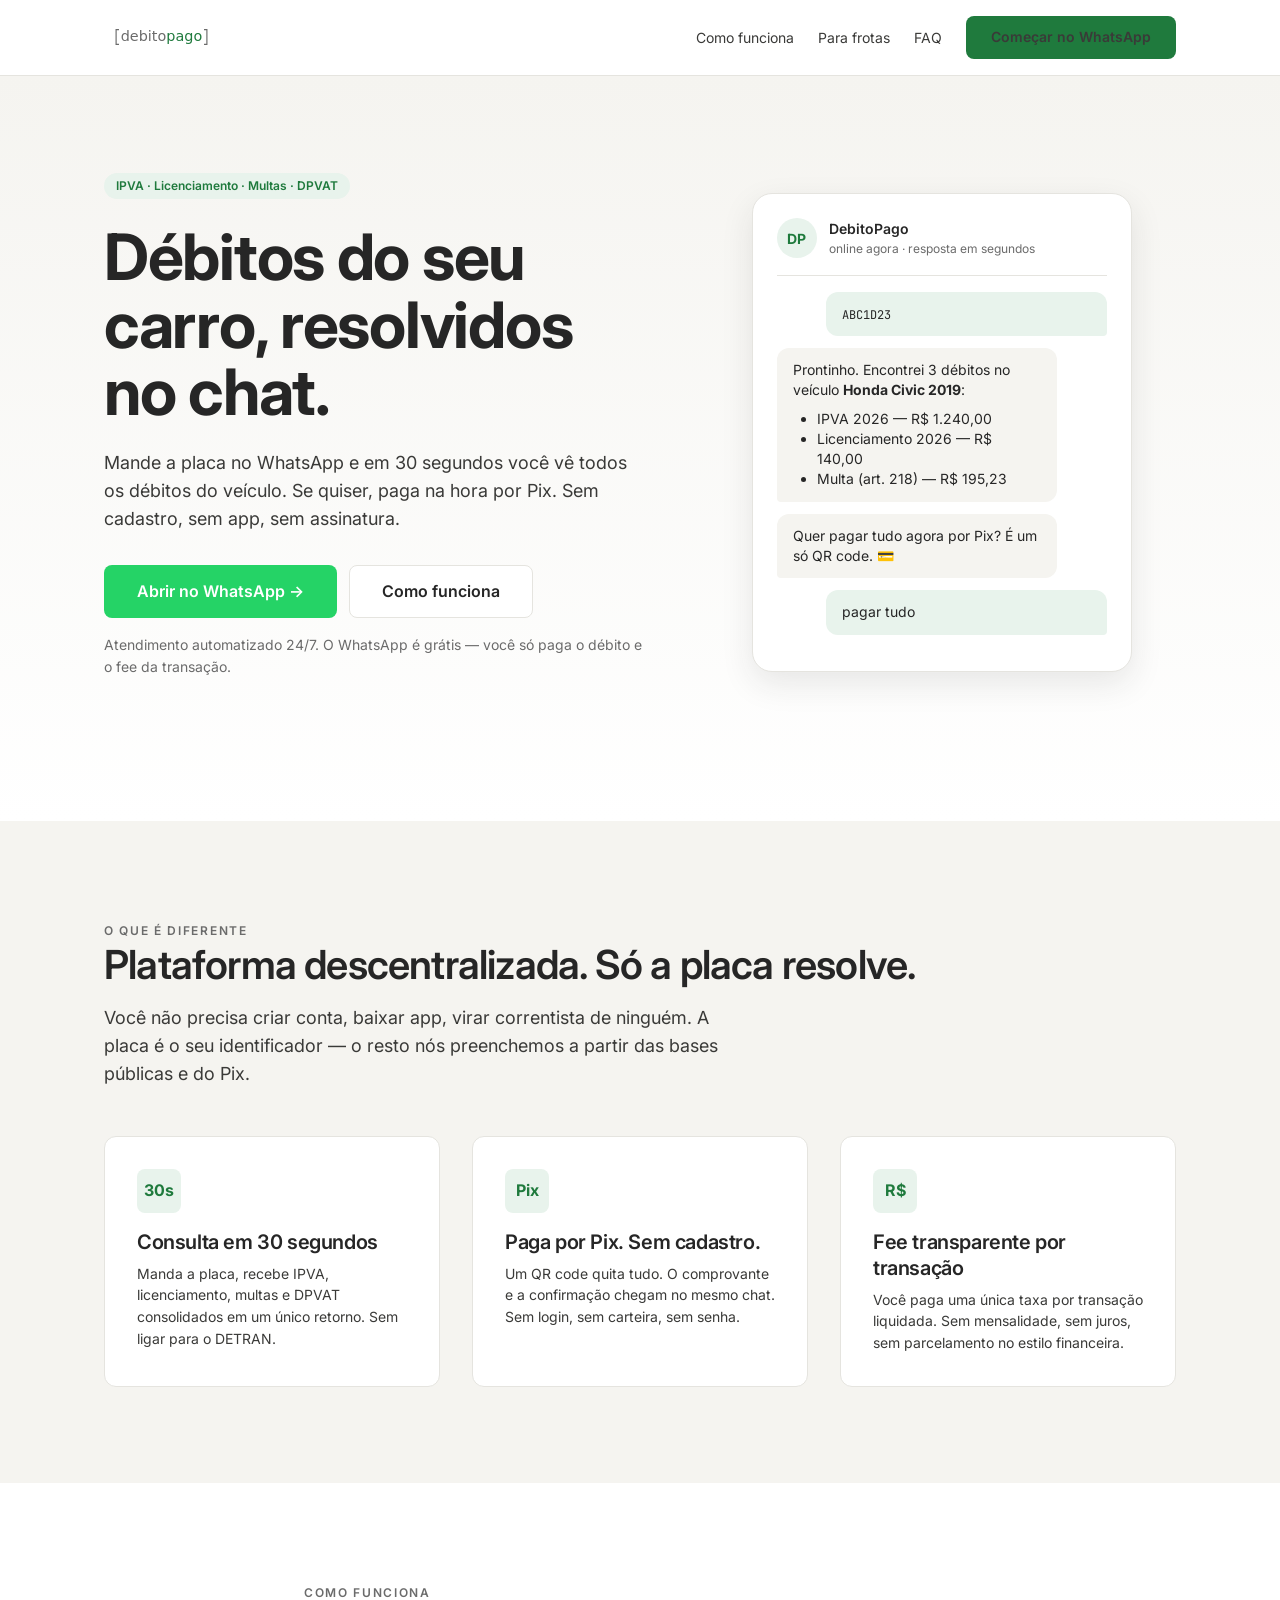
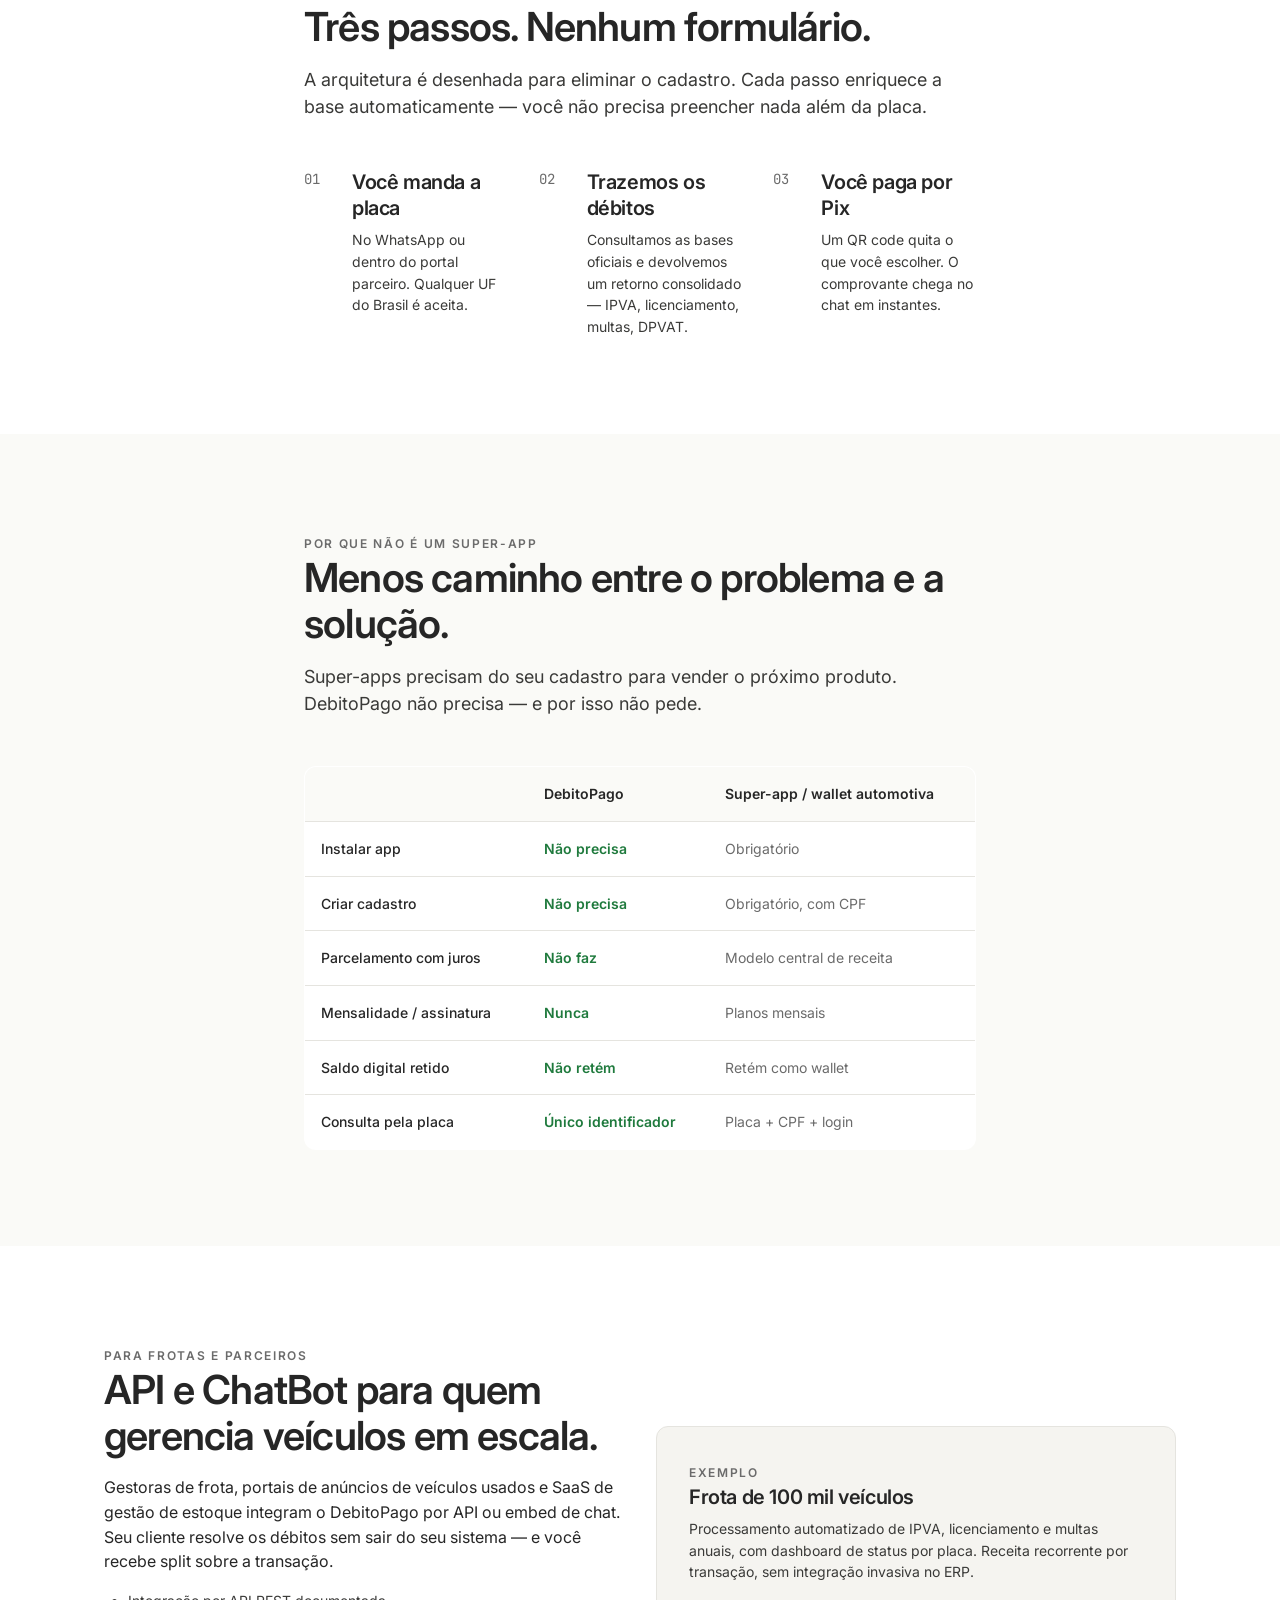
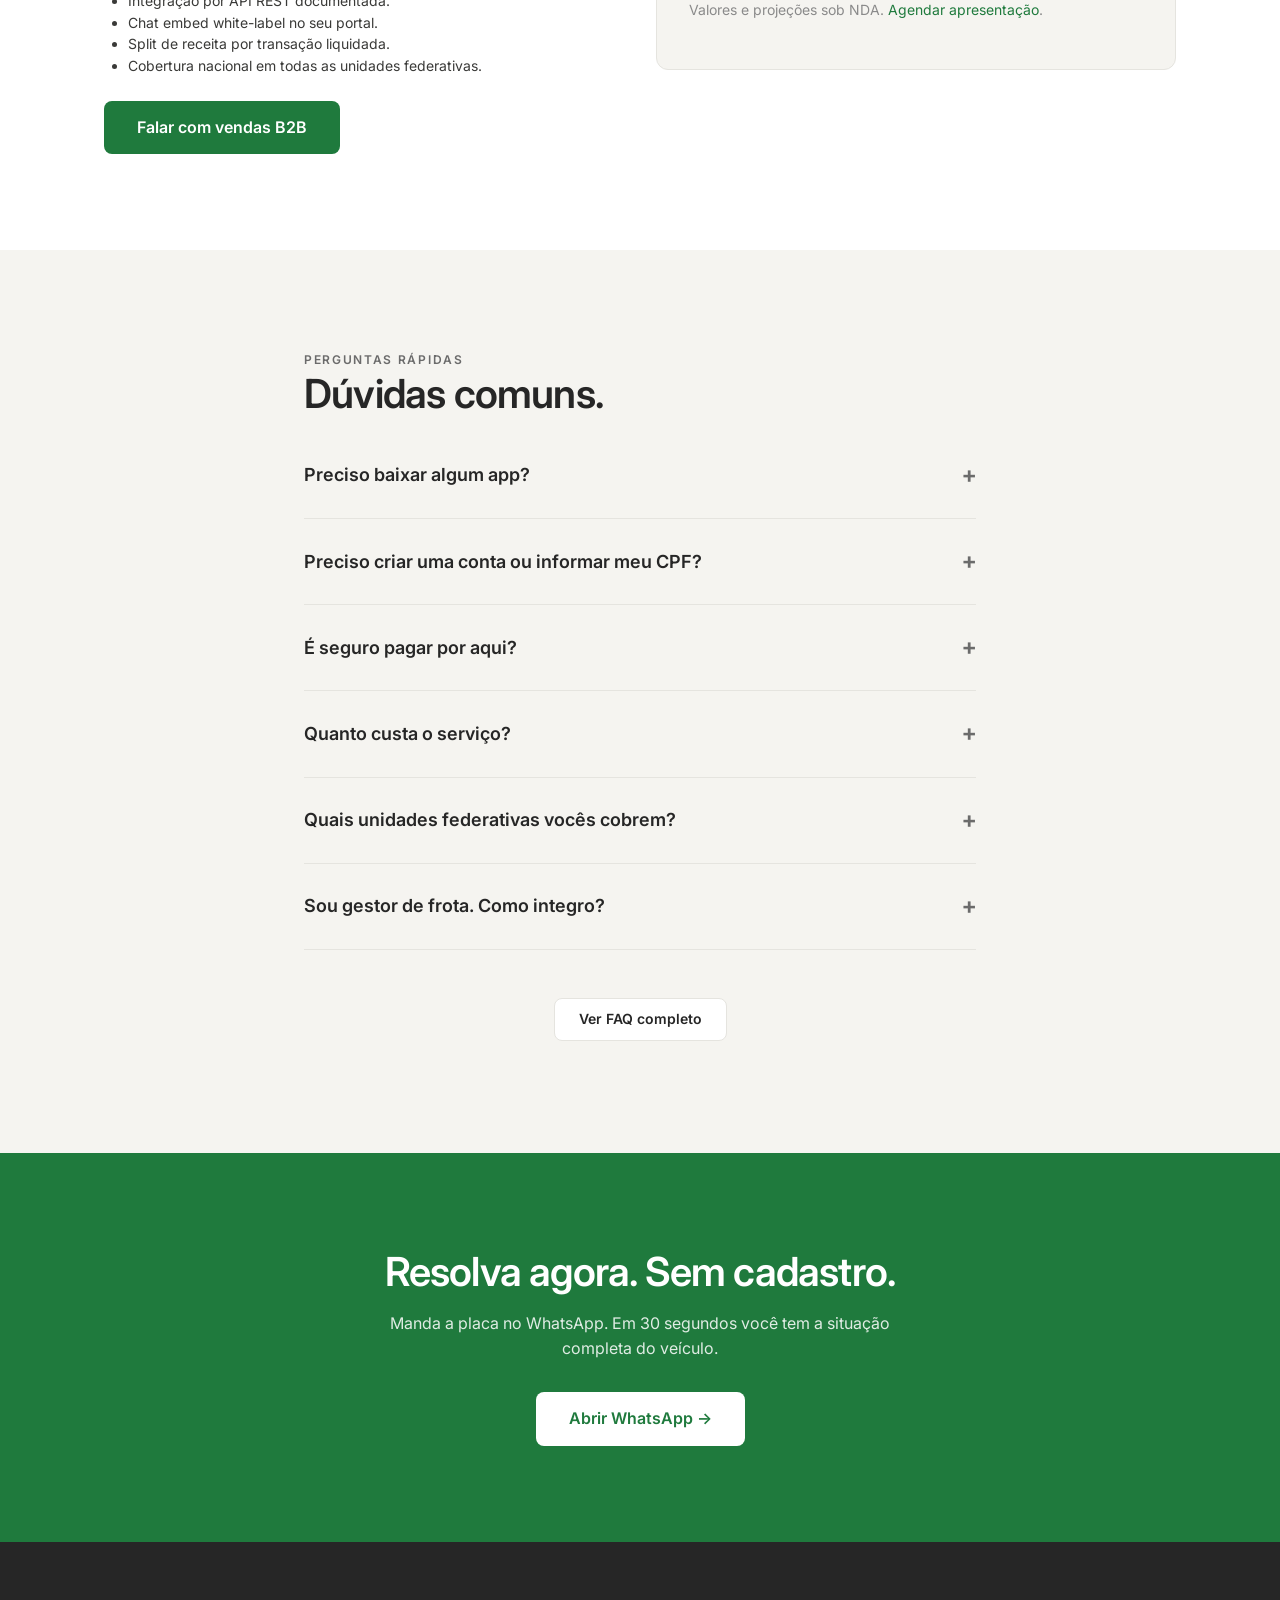
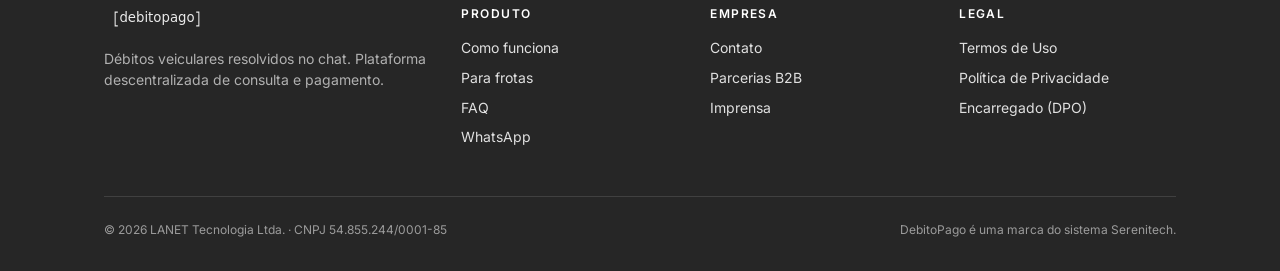
==== index.html @ 57afe1fa "feat: landing page DebitoPago marketing v2" ====
<!DOCTYPE html>
<html lang="pt-BR">
<head>
  <meta charset="UTF-8">
  <meta name="viewport" content="width=device-width, initial-scale=1.0">
  <title>DebitoPago — IPVA, multas e licenciamento pelo WhatsApp em 30 segundos</title>
  <meta name="description" content="Consulte e pague IPVA, multas e licenciamento pelo WhatsApp. Só a placa. Sem cadastro, sem app, sem fricção. Fee transparente por transação.">
  <meta name="theme-color" content="#1F7A3D">

  <!-- Open Graph -->
  <meta property="og:type" content="website">
  <meta property="og:title" content="DebitoPago — Débitos do seu carro resolvidos no chat">
  <meta property="og:description" content="A placa é seu identificador — o resto nós preenchemos. Consulte e pague IPVA, multas e licenciamento pelo WhatsApp.">
  <meta property="og:url" content="https://debitopago.com.br/">
  <meta property="og:image" content="https://debitopago.com.br/assets/brand/fullmark-debitopago-color-800w.png">
  <meta property="og:locale" content="pt_BR">

  <!-- Favicons -->
  <link rel="icon" type="image/png" sizes="32x32" href="assets/brand/favicon-32.png">
  <link rel="icon" type="image/png" sizes="16x16" href="assets/brand/favicon-16.png">
  <link rel="apple-touch-icon" href="assets/brand/apple-touch-icon.png">

  <!-- Stylesheets -->
  <link rel="stylesheet" href="assets/css/tokens.css">
  <link rel="stylesheet" href="assets/css/styles.css">
</head>
<body>
  <a class="skip-link" href="#main">Pular para o conteúdo</a>

  <header class="site-header">
    <div class="site-header__inner">
      <a href="/" class="site-header__brand" aria-label="DebitoPago — página inicial">
        <img src="assets/brand/fullmark-debitopago-color.svg" alt="DebitoPago">
      </a>
      <nav class="site-header__nav" aria-label="Navegação principal">
        <a href="#como-funciona">Como funciona</a>
        <a href="#frotas">Para frotas</a>
        <a href="pages/faq.html">FAQ</a>
        <a href="https://wa.me/5514959760004" class="btn btn--primary" target="_blank" rel="noopener">Começar no WhatsApp</a>
      </nav>
    </div>
  </header>

  <main id="main">

    <!-- ===== Hero ===== -->
    <section class="hero">
      <div class="container">
        <div class="hero__inner">
          <div>
            <span class="pill">IPVA · Licenciamento · Multas · DPVAT</span>
            <h1 class="hero__title mt-4">Débitos do seu carro, resolvidos no chat.</h1>
            <p class="hero__sub">
              Mande a placa no WhatsApp e em 30 segundos você vê todos os débitos
              do veículo. Se quiser, paga na hora por Pix. Sem cadastro, sem app, sem assinatura.
            </p>
            <div class="hero__cta">
              <a href="https://wa.me/5514959760004" class="btn btn--wa btn--lg" target="_blank" rel="noopener">
                Abrir no WhatsApp →
              </a>
              <a href="#como-funciona" class="btn btn--secondary btn--lg">Como funciona</a>
            </div>
            <p class="hero__fineprint small">
              Atendimento automatizado 24/7. O WhatsApp é grátis — você só paga o débito e o fee da transação.
            </p>
          </div>

          <div class="phone" aria-label="Exemplo de conversa no WhatsApp">
            <div class="phone__header">
              <div class="phone__avatar">DP</div>
              <div class="phone__meta">
                <strong>DebitoPago</strong>
                online agora · resposta em segundos
              </div>
            </div>
            <div class="msg msg--user">
              <span class="mono">ABC1D23</span>
            </div>
            <div class="msg msg--bot">
              Prontinho. Encontrei 3 débitos no veículo <strong>Honda Civic 2019</strong>:
              <ul>
                <li>IPVA 2026 — R$ 1.240,00</li>
                <li>Licenciamento 2026 — R$ 140,00</li>
                <li>Multa (art. 218) — R$ 195,23</li>
              </ul>
            </div>
            <div class="msg msg--bot">
              Quer pagar tudo agora por Pix? É um só QR code. 💳
            </div>
            <div class="msg msg--user">pagar tudo</div>
          </div>
        </div>
      </div>
    </section>

    <!-- ===== Pilares ===== -->
    <section class="band">
      <div class="container">
        <span class="eyebrow">O que é diferente</span>
        <h2>Plataforma descentralizada. Só a placa resolve.</h2>
        <p class="lead" style="max-width:640px;">
          Você não precisa criar conta, baixar app, virar correntista de ninguém.
          A placa é o seu identificador — o resto nós preenchemos a partir das bases públicas e do Pix.
        </p>

        <div class="grid grid--3 mt-6">
          <article class="feature">
            <div class="feature__icon">30s</div>
            <h3 class="feature__title">Consulta em 30 segundos</h3>
            <p class="feature__body">
              Manda a placa, recebe IPVA, licenciamento, multas e DPVAT consolidados em um único retorno. Sem ligar para o DETRAN.
            </p>
          </article>
          <article class="feature">
            <div class="feature__icon">Pix</div>
            <h3 class="feature__title">Paga por Pix. Sem cadastro.</h3>
            <p class="feature__body">
              Um QR code quita tudo. O comprovante e a confirmação chegam no mesmo chat. Sem login, sem carteira, sem senha.
            </p>
          </article>
          <article class="feature">
            <div class="feature__icon">R$</div>
            <h3 class="feature__title">Fee transparente por transação</h3>
            <p class="feature__body">
              Você paga uma única taxa por transação liquidada. Sem mensalidade, sem juros, sem parcelamento no estilo financeira.
            </p>
          </article>
        </div>
      </div>
    </section>

    <!-- ===== Como funciona ===== -->
    <section id="como-funciona">
      <div class="container--narrow">
        <span class="eyebrow">Como funciona</span>
        <h2>Três passos. Nenhum formulário.</h2>
        <p class="lead">
          A arquitetura é desenhada para eliminar o cadastro. Cada passo enriquece a base automaticamente — você não precisa preencher nada além da placa.
        </p>

        <div class="steps steps--3 mt-6">
          <div class="step">
            <h3>Você manda a placa</h3>
            <p>No WhatsApp ou dentro do portal parceiro. Qualquer UF do Brasil é aceita.</p>
          </div>
          <div class="step">
            <h3>Trazemos os débitos</h3>
            <p>Consultamos as bases oficiais e devolvemos um retorno consolidado — IPVA, licenciamento, multas, DPVAT.</p>
          </div>
          <div class="step">
            <h3>Você paga por Pix</h3>
            <p>Um QR code quita o que você escolher. O comprovante chega no chat em instantes.</p>
          </div>
        </div>
      </div>
    </section>

    <!-- ===== Contraste com super-apps ===== -->
    <section class="band-warm">
      <div class="container--narrow">
        <span class="eyebrow">Por que não é um super-app</span>
        <h2>Menos caminho entre o problema e a solução.</h2>
        <p class="lead">
          Super-apps precisam do seu cadastro para vender o próximo produto.
          DebitoPago não precisa — e por isso não pede.
        </p>

        <table class="compare mt-6">
          <thead>
            <tr>
              <th></th>
              <th>DebitoPago</th>
              <th>Super-app / wallet automotiva</th>
            </tr>
          </thead>
          <tbody>
            <tr>
              <td>Instalar app</td>
              <td class="yes">Não precisa</td>
              <td class="no">Obrigatório</td>
            </tr>
            <tr>
              <td>Criar cadastro</td>
              <td class="yes">Não precisa</td>
              <td class="no">Obrigatório, com CPF</td>
            </tr>
            <tr>
              <td>Parcelamento com juros</td>
              <td class="yes">Não faz</td>
              <td class="no">Modelo central de receita</td>
            </tr>
            <tr>
              <td>Mensalidade / assinatura</td>
              <td class="yes">Nunca</td>
              <td class="no">Planos mensais</td>
            </tr>
            <tr>
              <td>Saldo digital retido</td>
              <td class="yes">Não retém</td>
              <td class="no">Retém como wallet</td>
            </tr>
            <tr>
              <td>Consulta pela placa</td>
              <td class="yes">Único identificador</td>
              <td class="no">Placa + CPF + login</td>
            </tr>
          </tbody>
        </table>
      </div>
    </section>

    <!-- ===== Para frotas / parceiros ===== -->
    <section id="frotas">
      <div class="container">
        <div class="grid grid--2" style="align-items:center;">
          <div>
            <span class="eyebrow">Para frotas e parceiros</span>
            <h2>API e ChatBot para quem gerencia veículos em escala.</h2>
            <p>
              Gestoras de frota, portais de anúncios de veículos usados e SaaS de gestão de estoque
              integram o DebitoPago por API ou embed de chat. Seu cliente resolve os débitos sem sair do seu sistema — e você recebe split sobre a transação.
            </p>
            <ul style="padding-left:var(--sp-5); color:var(--grafite-soft); font-size:var(--fs-sm);">
              <li>Integração por API REST documentada.</li>
              <li>Chat embed white-label no seu portal.</li>
              <li>Split de receita por transação liquidada.</li>
              <li>Cobertura nacional em todas as unidades federativas.</li>
            </ul>
            <div class="mt-4">
              <a href="pages/contato.html" class="btn btn--primary btn--lg">Falar com vendas B2B</a>
            </div>
          </div>
          <aside class="feature" style="background:var(--papel);">
            <span class="eyebrow">Exemplo</span>
            <h3 class="feature__title">Frota de 100 mil veículos</h3>
            <p class="feature__body">
              Processamento automatizado de IPVA, licenciamento e multas anuais, com dashboard de status por placa.
              Receita recorrente por transação, sem integração invasiva no ERP.
            </p>
            <p class="small" style="margin-top:var(--sp-4); color:var(--muted-dim);">
              Valores e projeções sob NDA. <a href="pages/contato.html" style="color:var(--dp-verde);">Agendar apresentação</a>.
            </p>
          </aside>
        </div>
      </div>
    </section>

    <!-- ===== FAQ resumida ===== -->
    <section class="band">
      <div class="container--narrow">
        <span class="eyebrow">Perguntas rápidas</span>
        <h2>Dúvidas comuns.</h2>
        <div class="faq">
          <details>
            <summary>Preciso baixar algum app?</summary>
            <p>Não. A conversa acontece dentro do próprio WhatsApp que você já usa. Nada para instalar, nada para atualizar.</p>
          </details>
          <details>
            <summary>Preciso criar uma conta ou informar meu CPF?</summary>
            <p>Não. A única informação que pedimos é a placa do veículo. Os dados do pagador chegam automaticamente pelo Pix, via Banco Central — só depois que o pagamento é feito.</p>
          </details>
          <details>
            <summary>É seguro pagar por aqui?</summary>
            <p>O pagamento é feito por Pix, direto pela sua conta bancária, usando o QR code oficial do DETRAN/órgão emissor do débito. A confirmação de quitação é enviada por mensagem assim que a autoridade processa.</p>
          </details>
          <details>
            <summary>Quanto custa o serviço?</summary>
            <p>Uma taxa transparente por transação liquidada. Você vê o fee antes de confirmar o pagamento — sem mensalidade, sem juros e sem produtos atrelados. <a href="pages/faq.html" style="color:var(--dp-verde);">Ver detalhes de preço</a>.</p>
          </details>
          <details>
            <summary>Quais unidades federativas vocês cobrem?</summary>
            <p>Cobertura nacional. Se houver alguma UF com instabilidade na base oficial, o retorno avisa e a consulta fica pendente — você não paga nada nesse caso.</p>
          </details>
          <details>
            <summary>Sou gestor de frota. Como integro?</summary>
            <p>Temos API REST e chat embed. Entre em contato pelo <a href="pages/contato.html" style="color:var(--dp-verde);">canal B2B</a> para falar com o time comercial.</p>
          </details>
        </div>
        <p class="text-center mt-6"><a href="pages/faq.html" class="btn btn--secondary">Ver FAQ completo</a></p>
      </div>
    </section>

    <!-- ===== CTA band ===== -->
    <section class="cta-band">
      <div class="container--narrow">
        <h2>Resolva agora. Sem cadastro.</h2>
        <p>Manda a placa no WhatsApp. Em 30 segundos você tem a situação completa do veículo.</p>
        <a href="https://wa.me/5514959760004" class="btn btn--primary btn--lg" target="_blank" rel="noopener">
          Abrir WhatsApp →
        </a>
      </div>
    </section>

  </main>

  <footer class="site-footer">
    <div class="container">
      <div class="site-footer__grid">
        <div class="site-footer__fullmark">
          <img src="assets/brand/fullmark-debitopago-white.svg" alt="DebitoPago">
          <p style="color:rgba(255,255,255,0.64); font-size:var(--fs-sm); margin:0;">
            Débitos veiculares resolvidos no chat. Plataforma descentralizada de consulta e pagamento.
          </p>
        </div>
        <div>
          <h4>Produto</h4>
          <ul>
            <li><a href="#como-funciona">Como funciona</a></li>
            <li><a href="#frotas">Para frotas</a></li>
            <li><a href="pages/faq.html">FAQ</a></li>
            <li><a href="https://wa.me/5514959760004" target="_blank" rel="noopener">WhatsApp</a></li>
          </ul>
        </div>
        <div>
          <h4>Empresa</h4>
          <ul>
            <li><a href="pages/contato.html">Contato</a></li>
            <li><a href="pages/contato.html#b2b">Parcerias B2B</a></li>
            <li><a href="pages/contato.html#imprensa">Imprensa</a></li>
          </ul>
        </div>
        <div>
          <h4>Legal</h4>
          <ul>
            <li><a href="pages/termos.html">Termos de Uso</a></li>
            <li><a href="pages/privacidade.html">Política de Privacidade</a></li>
            <li><a href="pages/privacidade.html#sec-12">Encarregado (DPO)</a></li>
          </ul>
        </div>
      </div>
      <div class="site-footer__meta">
        <span>© 2026 LANET Tecnologia Ltda. · CNPJ 54.855.244/0001-85</span>
        <span>DebitoPago é uma marca do sistema Serenitech.</span>
      </div>
    </div>
  </footer>
</body>
</html>
---- assets/css/tokens.css ----
/* ==========================================================================
   DebitoPago — Design Tokens
   Sistema Serenitech v2.2 · branded por [DP] Verde Quitado
   Última atualização: 2026-04-24
   ========================================================================== */

:root {
  /* -- Cores da família [DP] ------------------------------------------------ */
  --dp-verde: #1F7A3D;              /* primária — CTA, ticker, destaque */
  --dp-verde-dark: #4FB871;         /* dark mode + estados alternativos */
  --dp-verde-darker: #155828;       /* hover em botões primários */
  --dp-verde-soft: #E8F3EC;         /* fundos pálidos, banners suaves */

  /* -- Tons de contexto (gramática família) --------------------------------- */
  --grafite: #262626;               /* texto principal */
  --grafite-soft: #3A3A38;          /* texto secundário, ícones */
  --muted: #6B6B6B;                 /* colchetes, prefixo fullmark, metadados */
  --muted-dim: #8A8A8A;             /* placeholders, timestamps */
  --papel: #F5F4F0;                 /* fundo off-white institucional */
  --papel-warm: #FAFAF7;            /* faixas alternadas */
  --line: #E5E4DF;                  /* divisores, bordas sutis */
  --white: #FFFFFF;

  /* -- Sinalização ---------------------------------------------------------- */
  --alerta: #D4A72C;                /* avisos, débito vencendo */
  --erro: #CE1126;                  /* erros, validação falha */
  --sucesso: var(--dp-verde);

  /* -- Tipografia ----------------------------------------------------------- */
  --font-sans: 'Inter', system-ui, -apple-system, 'Segoe UI', Arial, sans-serif;
  --font-mono: 'JetBrains Mono', 'Consolas', 'Courier New', monospace;

  --fs-xs: 0.75rem;                 /* 12px */
  --fs-sm: 0.875rem;                /* 14px */
  --fs-base: 1rem;                  /* 16px */
  --fs-md: 1.125rem;                /* 18px */
  --fs-lg: 1.25rem;                 /* 20px */
  --fs-xl: 1.5rem;                  /* 24px */
  --fs-2xl: 2rem;                   /* 32px */
  --fs-3xl: 2.5rem;                 /* 40px */
  --fs-4xl: 3.25rem;                /* 52px */
  --fs-hero: 4rem;                  /* 64px — hero headlines */

  --lh-tight: 1.15;
  --lh-snug: 1.3;
  --lh-body: 1.55;
  --lh-loose: 1.75;

  --fw-regular: 400;
  --fw-medium: 500;
  --fw-semibold: 600;
  --fw-bold: 700;

  /* -- Espaçamento ---------------------------------------------------------- */
  --sp-1: 0.25rem;
  --sp-2: 0.5rem;
  --sp-3: 0.75rem;
  --sp-4: 1rem;
  --sp-5: 1.5rem;
  --sp-6: 2rem;
  --sp-7: 3rem;
  --sp-8: 4rem;
  --sp-9: 6rem;
  --sp-10: 8rem;

  /* -- Layout --------------------------------------------------------------- */
  --container-max: 1120px;
  --container-narrow: 720px;
  --container-prose: 640px;

  --radius-sm: 4px;
  --radius-md: 8px;
  --radius-lg: 12px;
  --radius-xl: 20px;
  --radius-full: 999px;

  --shadow-sm: 0 1px 2px rgba(38, 38, 38, 0.06);
  --shadow-md: 0 4px 12px rgba(38, 38, 38, 0.08);
  --shadow-lg: 0 12px 32px rgba(38, 38, 38, 0.10);

  /* -- Transição ----------------------------------------------------------- */
  --ease: cubic-bezier(0.4, 0, 0.2, 1);
  --dur-fast: 150ms;
  --dur: 240ms;
}
---- assets/css/styles.css ----
/* ==========================================================================
   DebitoPago — Stylesheet global
   Depende de tokens.css (importe antes deste arquivo)
   ========================================================================== */

@import url('https://fonts.googleapis.com/css2?family=Inter:wght@400;500;600;700&family=JetBrains+Mono:wght@400;500&display=swap');

/* -- Reset enxuto --------------------------------------------------------- */
*, *::before, *::after { box-sizing: border-box; }
html { -webkit-text-size-adjust: 100%; scroll-behavior: smooth; }
body {
  margin: 0;
  font-family: var(--font-sans);
  font-size: var(--fs-base);
  line-height: var(--lh-body);
  color: var(--grafite);
  background: var(--white);
  -webkit-font-smoothing: antialiased;
  -moz-osx-font-smoothing: grayscale;
}
img, svg { max-width: 100%; display: block; }
a { color: inherit; text-decoration: none; }
button { font-family: inherit; cursor: pointer; border: 0; background: none; padding: 0; }

/* -- Tipografia ----------------------------------------------------------- */
h1, h2, h3, h4 { margin: 0 0 var(--sp-4); letter-spacing: -0.02em; color: var(--grafite); }
h1 { font-size: var(--fs-4xl); line-height: var(--lh-tight); font-weight: var(--fw-bold); }
h2 { font-size: var(--fs-3xl); line-height: var(--lh-tight); font-weight: var(--fw-semibold); }
h3 { font-size: var(--fs-xl); line-height: var(--lh-snug); font-weight: var(--fw-semibold); }
h4 { font-size: var(--fs-lg); line-height: var(--lh-snug); font-weight: var(--fw-semibold); }
p { margin: 0 0 var(--sp-4); }
p.lead { font-size: var(--fs-md); color: var(--grafite-soft); }
small, .small { font-size: var(--fs-sm); color: var(--muted); }
.mono { font-family: var(--font-mono); }
.muted { color: var(--muted); }
.eyebrow {
  text-transform: uppercase;
  font-size: var(--fs-xs);
  letter-spacing: 0.14em;
  font-weight: var(--fw-semibold);
  color: var(--muted);
  margin-bottom: var(--sp-3);
}

/* -- Layout --------------------------------------------------------------- */
.container { max-width: var(--container-max); margin: 0 auto; padding: 0 var(--sp-5); }
.container--narrow { max-width: var(--container-narrow); margin: 0 auto; padding: 0 var(--sp-5); }
.container--prose { max-width: var(--container-prose); margin: 0 auto; padding: 0 var(--sp-5); }

section { padding: var(--sp-9) 0; }
section.tight { padding: var(--sp-7) 0; }
section.band { background: var(--papel); }
section.band-warm { background: var(--papel-warm); }

.grid { display: grid; gap: var(--sp-6); }
.grid--3 { grid-template-columns: repeat(3, 1fr); }
.grid--2 { grid-template-columns: repeat(2, 1fr); }
@media (max-width: 820px) {
  .grid--3, .grid--2 { grid-template-columns: 1fr; }
}

/* -- Header --------------------------------------------------------------- */
.site-header {
  border-bottom: 1px solid var(--line);
  background: var(--white);
  position: sticky;
  top: 0;
  z-index: 50;
  backdrop-filter: saturate(180%) blur(8px);
  background: rgba(255,255,255,0.92);
}
.site-header__inner {
  display: flex;
  align-items: center;
  justify-content: space-between;
  padding: var(--sp-4) var(--sp-5);
  max-width: var(--container-max);
  margin: 0 auto;
}
.site-header__brand {
  display: inline-flex;
  align-items: center;
  gap: var(--sp-3);
}
.site-header__brand img { height: 28px; width: auto; }
.site-header__nav {
  display: flex;
  gap: var(--sp-5);
  align-items: center;
  font-size: var(--fs-sm);
}
.site-header__nav a {
  color: var(--grafite-soft);
  transition: color var(--dur) var(--ease);
}
.site-header__nav a:hover { color: var(--dp-verde); }
@media (max-width: 680px) {
  .site-header__nav a:not(.btn) { display: none; }
}

/* -- Botões --------------------------------------------------------------- */
.btn {
  display: inline-flex;
  align-items: center;
  justify-content: center;
  gap: var(--sp-2);
  padding: var(--sp-3) var(--sp-5);
  font-weight: var(--fw-semibold);
  font-size: var(--fs-sm);
  border-radius: var(--radius-md);
  border: 1px solid transparent;
  transition: all var(--dur) var(--ease);
  line-height: 1.2;
  white-space: nowrap;
}
.btn--primary {
  background: var(--dp-verde);
  color: var(--white);
}
.btn--primary:hover { background: var(--dp-verde-darker); }
.btn--secondary {
  background: var(--white);
  color: var(--grafite);
  border-color: var(--line);
}
.btn--secondary:hover { border-color: var(--muted); }
.btn--ghost { color: var(--grafite-soft); }
.btn--ghost:hover { color: var(--dp-verde); }
.btn--lg { padding: var(--sp-4) var(--sp-6); font-size: var(--fs-base); }
.btn--wa {
  background: #25D366;
  color: var(--white);
}
.btn--wa:hover { background: #1DA851; }

/* -- Hero ----------------------------------------------------------------- */
.hero {
  padding: var(--sp-9) 0 var(--sp-10);
  background: linear-gradient(180deg, var(--papel) 0%, var(--white) 100%);
}
.hero__inner {
  display: grid;
  grid-template-columns: 1.15fr 1fr;
  gap: var(--sp-8);
  align-items: center;
}
@media (max-width: 880px) {
  .hero__inner { grid-template-columns: 1fr; gap: var(--sp-6); }
}
.hero__title {
  font-size: var(--fs-hero);
  line-height: 1.05;
  margin-bottom: var(--sp-5);
}
@media (max-width: 680px) { .hero__title { font-size: var(--fs-3xl); } }
.hero__sub {
  font-size: var(--fs-md);
  color: var(--grafite-soft);
  margin-bottom: var(--sp-6);
  max-width: 540px;
}
.hero__cta { display: flex; gap: var(--sp-3); flex-wrap: wrap; }
.hero__fineprint { margin-top: var(--sp-4); }

/* -- Hero visual (simulação WhatsApp) ------------------------------------- */
.phone {
  background: var(--white);
  border: 1px solid var(--line);
  border-radius: var(--radius-xl);
  box-shadow: var(--shadow-lg);
  padding: var(--sp-5);
  max-width: 380px;
  margin: 0 auto;
}
.phone__header {
  display: flex;
  align-items: center;
  gap: var(--sp-3);
  padding-bottom: var(--sp-4);
  border-bottom: 1px solid var(--line);
  margin-bottom: var(--sp-4);
}
.phone__avatar {
  width: 40px; height: 40px;
  background: var(--dp-verde-soft);
  border-radius: var(--radius-full);
  display: flex; align-items: center; justify-content: center;
  color: var(--dp-verde);
  font-weight: var(--fw-bold);
  font-size: var(--fs-sm);
}
.phone__meta { font-size: var(--fs-xs); color: var(--muted); }
.phone__meta strong { display: block; color: var(--grafite); font-size: var(--fs-sm); font-weight: var(--fw-semibold); }
.msg {
  padding: var(--sp-3) var(--sp-4);
  border-radius: var(--radius-lg);
  margin-bottom: var(--sp-3);
  font-size: var(--fs-sm);
  line-height: 1.45;
  max-width: 85%;
}
.msg--user { background: var(--dp-verde-soft); margin-left: auto; border-bottom-right-radius: 4px; }
.msg--bot { background: var(--papel); border-bottom-left-radius: 4px; }
.msg .mono { font-size: var(--fs-xs); }
.msg ul { margin: var(--sp-2) 0 0; padding-left: var(--sp-5); }

/* -- Cards & features ----------------------------------------------------- */
.feature {
  background: var(--white);
  border: 1px solid var(--line);
  border-radius: var(--radius-lg);
  padding: var(--sp-6);
  transition: border-color var(--dur) var(--ease), transform var(--dur) var(--ease);
}
.feature:hover { border-color: var(--dp-verde); transform: translateY(-2px); }
.feature__icon {
  width: 44px; height: 44px;
  background: var(--dp-verde-soft);
  color: var(--dp-verde);
  border-radius: var(--radius-md);
  display: flex; align-items: center; justify-content: center;
  font-weight: var(--fw-bold);
  margin-bottom: var(--sp-4);
}
.feature__title { font-size: var(--fs-lg); margin-bottom: var(--sp-2); }
.feature__body { color: var(--grafite-soft); margin: 0; font-size: var(--fs-sm); }

/* -- Steps ---------------------------------------------------------------- */
.steps { counter-reset: step; display: grid; gap: var(--sp-6); }
.steps.steps--3 { grid-template-columns: repeat(3, 1fr); }
@media (max-width: 820px) { .steps.steps--3 { grid-template-columns: 1fr; } }
.step { position: relative; padding-left: var(--sp-7); }
.step::before {
  counter-increment: step;
  content: counter(step, decimal-leading-zero);
  position: absolute;
  left: 0; top: 0;
  font-family: var(--font-mono);
  color: var(--muted);
  font-size: var(--fs-sm);
}
.step h3 { font-size: var(--fs-lg); margin-bottom: var(--sp-2); }
.step p { color: var(--grafite-soft); font-size: var(--fs-sm); margin: 0; }

/* -- Tabela comparativa --------------------------------------------------- */
.compare {
  width: 100%;
  border-collapse: collapse;
  background: var(--white);
  border: 1px solid var(--line);
  border-radius: var(--radius-lg);
  overflow: hidden;
  font-size: var(--fs-sm);
}
.compare th, .compare td {
  padding: var(--sp-4);
  text-align: left;
  border-bottom: 1px solid var(--line);
  vertical-align: top;
}
.compare th { background: var(--papel-warm); font-weight: var(--fw-semibold); }
.compare tr:last-child td { border-bottom: 0; }
.compare td:first-child { font-weight: var(--fw-medium); }
.compare .yes { color: var(--dp-verde); font-weight: var(--fw-semibold); }
.compare .no { color: var(--muted); }

/* -- FAQ (accordion) — escopo .faq (home) e .faq-item (página dedicada) -- */
.faq details,
.faq-item {
  border-bottom: 1px solid var(--line);
  padding: var(--sp-5) 0;
}
.faq details summary,
.faq-item summary {
  cursor: pointer;
  font-weight: var(--fw-semibold);
  font-size: var(--fs-md);
  list-style: none;
  display: flex;
  justify-content: space-between;
  align-items: center;
  gap: var(--sp-4);
  color: var(--grafite);
}
.faq details summary::-webkit-details-marker,
.faq-item summary::-webkit-details-marker { display: none; }
.faq details summary::after,
.faq-item summary::after {
  content: '+';
  font-family: var(--font-mono);
  color: var(--muted);
  font-size: var(--fs-xl);
  transition: transform var(--dur) var(--ease);
}
.faq details[open] summary::after,
.faq-item[open] summary::after { content: '−'; }
.faq details p,
.faq-item > div { margin: var(--sp-4) 0 0; color: var(--grafite-soft); }
.faq-item > div p { margin: 0 0 var(--sp-3); color: var(--grafite-soft); }
.faq-item > div p:last-child { margin-bottom: 0; }

/* -- CTA band ------------------------------------------------------------- */
.cta-band {
  background: var(--dp-verde);
  color: var(--white);
  padding: var(--sp-9) 0;
  text-align: center;
}
.cta-band h2 { color: var(--white); }
.cta-band p { color: rgba(255,255,255,0.86); max-width: 560px; margin: 0 auto var(--sp-6); }
.cta-band .btn--primary { background: var(--white); color: var(--dp-verde); }
.cta-band .btn--primary:hover { background: var(--papel); color: var(--dp-verde-darker); }

/* -- Footer --------------------------------------------------------------- */
.site-footer {
  background: var(--grafite);
  color: rgba(255,255,255,0.72);
  padding: var(--sp-8) 0 var(--sp-6);
  font-size: var(--fs-sm);
}
.site-footer a { color: rgba(255,255,255,0.86); }
.site-footer a:hover { color: var(--white); }
.site-footer__grid {
  display: grid;
  grid-template-columns: 1.5fr 1fr 1fr 1fr;
  gap: var(--sp-6);
  margin-bottom: var(--sp-7);
}
@media (max-width: 820px) {
  .site-footer__grid { grid-template-columns: 1fr 1fr; }
}
@media (max-width: 520px) {
  .site-footer__grid { grid-template-columns: 1fr; }
}
.site-footer h4 {
  color: var(--white);
  font-size: var(--fs-xs);
  text-transform: uppercase;
  letter-spacing: 0.12em;
  margin-bottom: var(--sp-4);
}
.site-footer ul { list-style: none; padding: 0; margin: 0; display: grid; gap: var(--sp-2); }
.site-footer__fullmark img { height: 26px; filter: brightness(0) invert(1); opacity: 0.9; margin-bottom: var(--sp-4); }
.site-footer__meta {
  border-top: 1px solid rgba(255,255,255,0.12);
  padding-top: var(--sp-5);
  display: flex;
  flex-wrap: wrap;
  justify-content: space-between;
  gap: var(--sp-4);
  font-size: var(--fs-xs);
  color: rgba(255,255,255,0.54);
}

/* -- Página legal (termos, privacidade) ----------------------------------- */
.legal-page { padding: var(--sp-8) 0 var(--sp-9); }
.legal-page h1 { font-size: var(--fs-3xl); margin-bottom: var(--sp-3); }
.legal-page h2 { font-size: var(--fs-xl); margin: var(--sp-7) 0 var(--sp-4); }
.legal-page h3 { font-size: var(--fs-md); margin: var(--sp-5) 0 var(--sp-3); }
.legal-page p, .legal-page li { color: var(--grafite-soft); font-size: var(--fs-sm); line-height: 1.65; }
.legal-page ul, .legal-page ol { padding-left: var(--sp-5); margin-bottom: var(--sp-4); }
.legal-page li { margin-bottom: var(--sp-2); }
.legal-page__meta {
  background: var(--papel);
  border-left: 3px solid var(--dp-verde);
  padding: var(--sp-4) var(--sp-5);
  margin: var(--sp-5) 0 var(--sp-7);
  font-size: var(--fs-sm);
}
.legal-page__meta dl { display: grid; grid-template-columns: auto 1fr; gap: var(--sp-2) var(--sp-4); margin: 0; }
.legal-page__meta dt { color: var(--muted); font-weight: var(--fw-medium); }
.placeholder {
  display: inline-block;
  background: rgba(212, 167, 44, 0.14);
  border-bottom: 1px dashed var(--alerta);
  padding: 0 4px;
  font-family: var(--font-mono);
  font-size: 0.92em;
  color: var(--grafite);
}

/* -- Badge / pill --------------------------------------------------------- */
.pill {
  display: inline-flex;
  align-items: center;
  gap: var(--sp-2);
  background: var(--dp-verde-soft);
  color: var(--dp-verde);
  padding: var(--sp-1) var(--sp-3);
  border-radius: var(--radius-full);
  font-size: var(--fs-xs);
  font-weight: var(--fw-semibold);
}
.pill--muted { background: var(--papel); color: var(--muted); }

/* -- Breadcrumb ----------------------------------------------------------- */
.breadcrumb {
  font-size: var(--fs-xs);
  color: var(--muted);
  margin-bottom: var(--sp-5);
  display: flex;
  gap: var(--sp-2);
  flex-wrap: wrap;
}
.breadcrumb a { color: var(--muted); }
.breadcrumb a:hover { color: var(--dp-verde); }
.breadcrumb span::before { content: '/'; margin-right: var(--sp-2); color: var(--muted-dim); }

/* -- Skip link accessibility --------------------------------------------- */
.skip-link {
  position: absolute;
  left: -10000px;
  background: var(--dp-verde);
  color: var(--white);
  padding: var(--sp-3) var(--sp-5);
  z-index: 100;
}
.skip-link:focus { left: var(--sp-4); top: var(--sp-4); }

/* -- FAQ TOC (página /pages/faq.html) ------------------------------------ */
.faq-toc {
  background: var(--papel-warm);
  border: 1px solid var(--line);
  border-radius: var(--radius-lg);
  padding: var(--sp-5) var(--sp-6);
  margin: var(--sp-6) 0 var(--sp-7);
}
.faq-toc h2 { margin-bottom: var(--sp-3); text-transform: uppercase; letter-spacing: 0.04em; }
.faq-toc ol {
  list-style: none;
  margin: 0;
  padding: 0;
  display: grid;
  grid-template-columns: repeat(auto-fit, minmax(220px, 1fr));
  gap: var(--sp-2) var(--sp-5);
  counter-reset: faq-toc;
}
.faq-toc li { counter-increment: faq-toc; }
.faq-toc li::before {
  content: counter(faq-toc, decimal-leading-zero) ' · ';
  color: var(--muted-dim);
  font-family: var(--font-mono);
  font-size: var(--fs-xs);
}
.faq-toc a { color: var(--grafite); font-weight: var(--fw-medium); }
.faq-toc a:hover { color: var(--dp-verde); }

/* -- Contact cards (página /pages/contato.html) -------------------------- */
.contact-card {
  display: grid;
  grid-template-columns: 56px 1fr;
  gap: var(--sp-5);
  align-items: start;
  background: var(--white);
  border: 1px solid var(--line);
  border-radius: var(--radius-lg);
  padding: var(--sp-5) var(--sp-6);
  margin-bottom: var(--sp-5);
  transition: border-color var(--dur) var(--ease), box-shadow var(--dur) var(--ease);
}
.contact-card:hover { border-color: var(--dp-verde); box-shadow: var(--shadow-sm); }
.contact-card--primary {
  border-color: var(--dp-verde);
  background: var(--dp-verde-soft);
}
.contact-card__icon {
  width: 56px;
  height: 56px;
  border-radius: var(--radius-full);
  background: var(--papel-warm);
  display: grid;
  place-items: center;
  font-size: 1.6rem;
}
.contact-card--primary .contact-card__icon { background: var(--white); }
.contact-card h2 { margin-top: 0; margin-bottom: var(--sp-3); }
.contact-card ul { margin: var(--sp-3) 0 0; padding-left: var(--sp-5); }
.contact-card li { margin-bottom: var(--sp-2); }
@media (max-width: 560px) {
  .contact-card { grid-template-columns: 1fr; }
  .contact-card__icon { width: 48px; height: 48px; font-size: 1.3rem; }
}

/* -- Utilities ------------------------------------------------------------ */
.text-center { text-align: center; }
.mt-0 { margin-top: 0; } .mb-0 { margin-bottom: 0; }
.mt-4 { margin-top: var(--sp-5); } .mt-6 { margin-top: var(--sp-7); }
.flex-center { display: flex; align-items: center; justify-content: center; }
.hidden { display: none; }
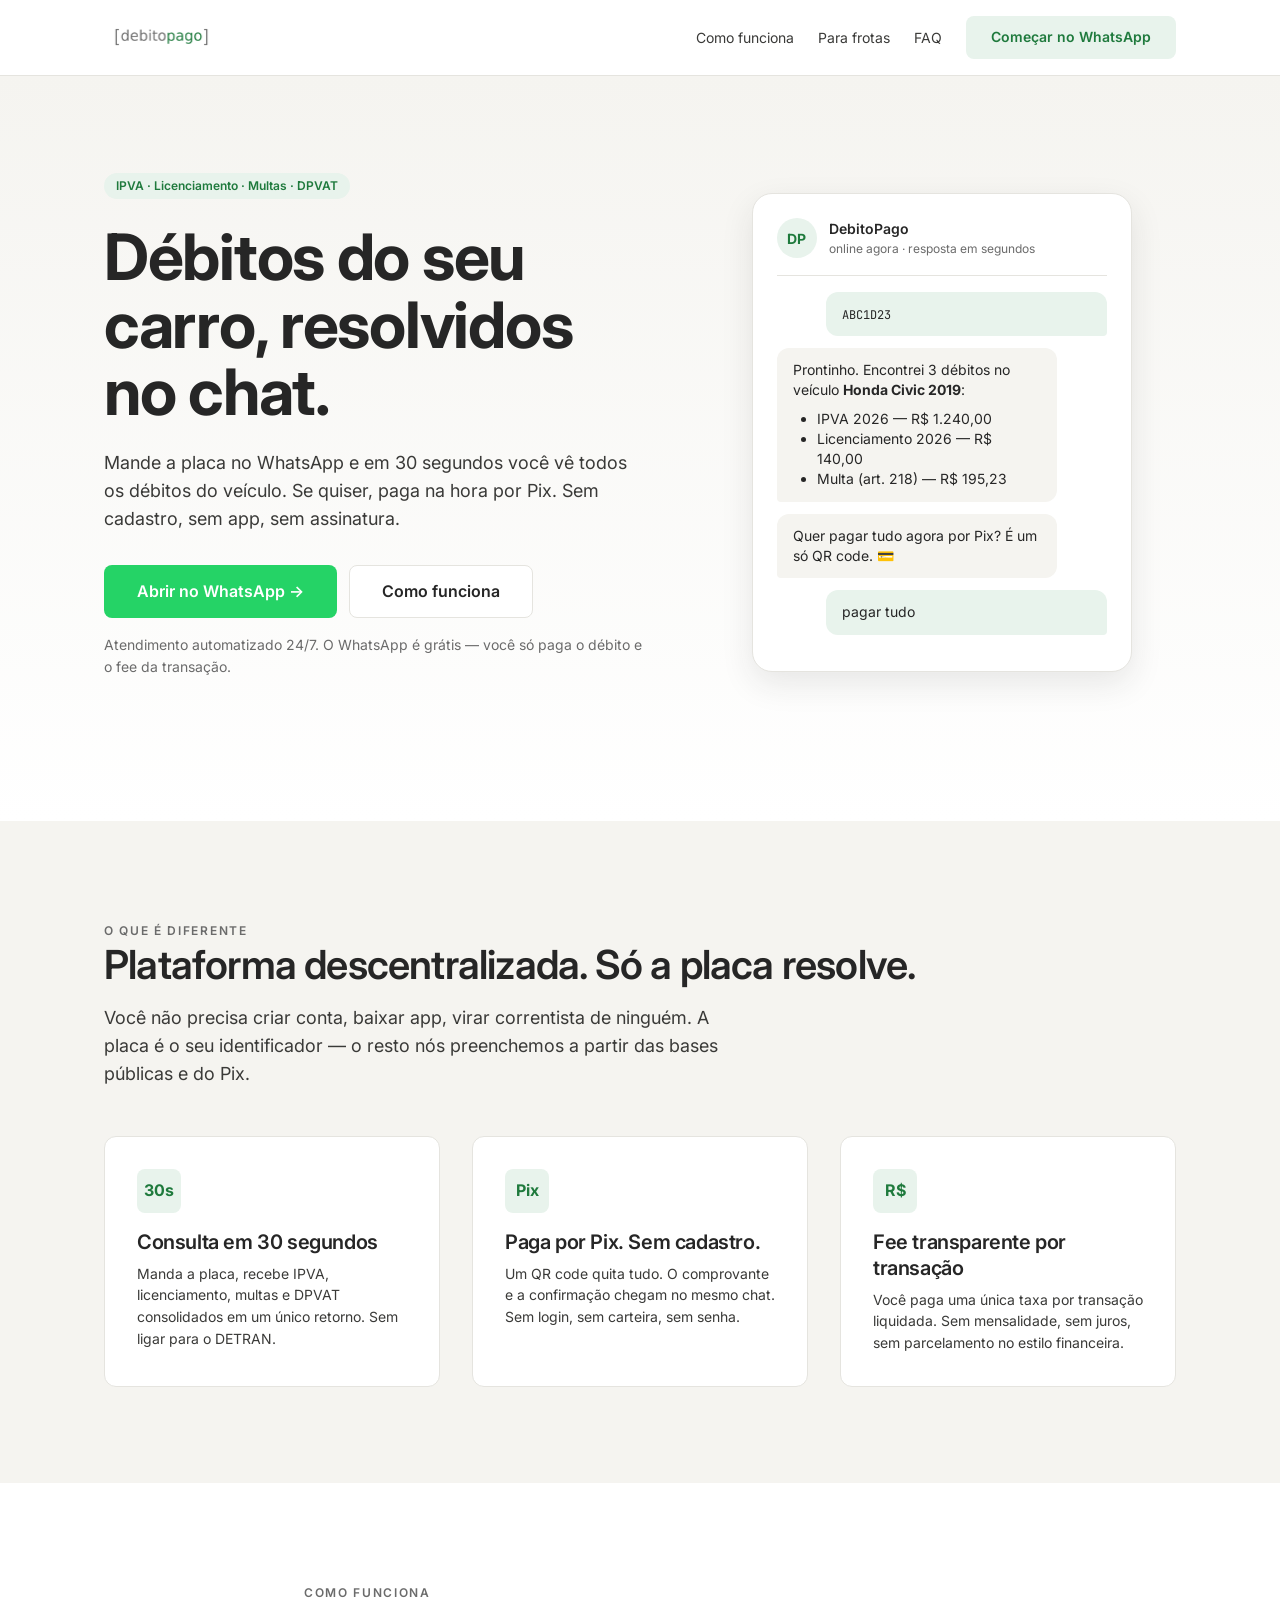
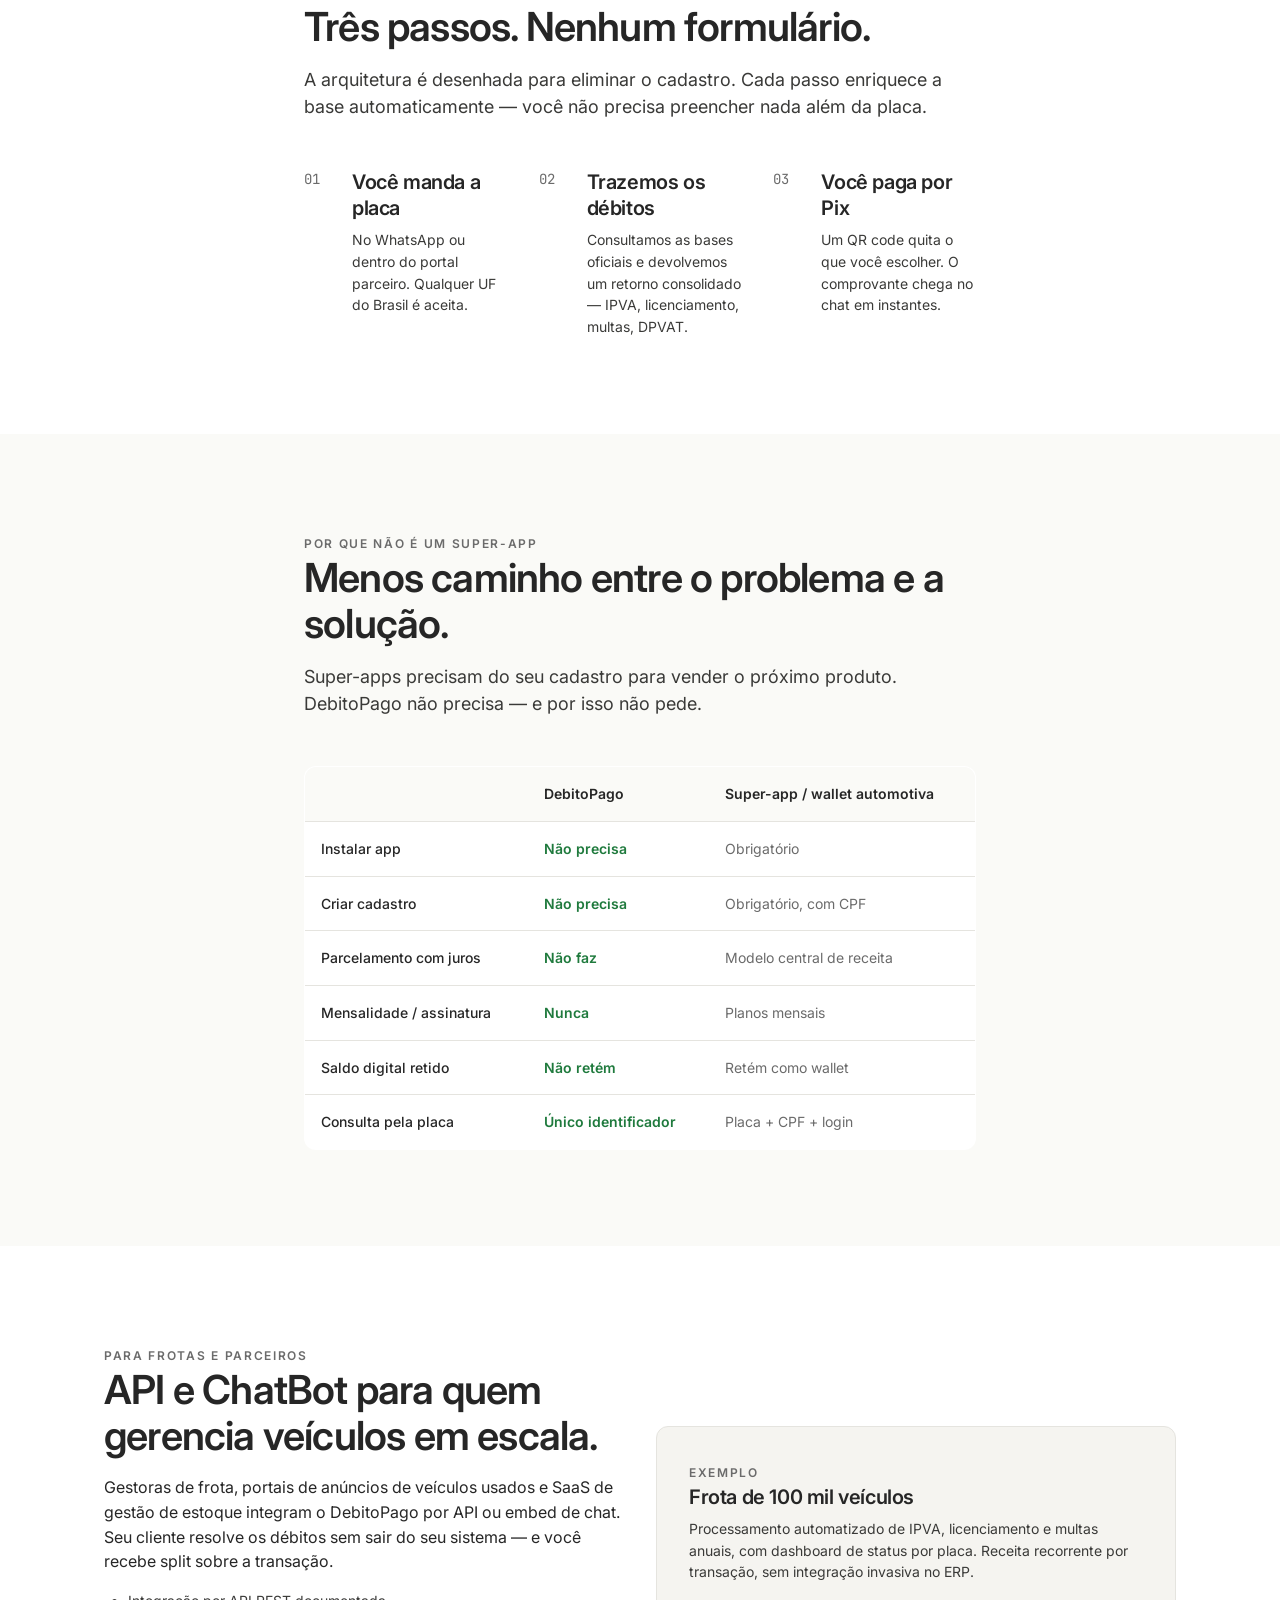
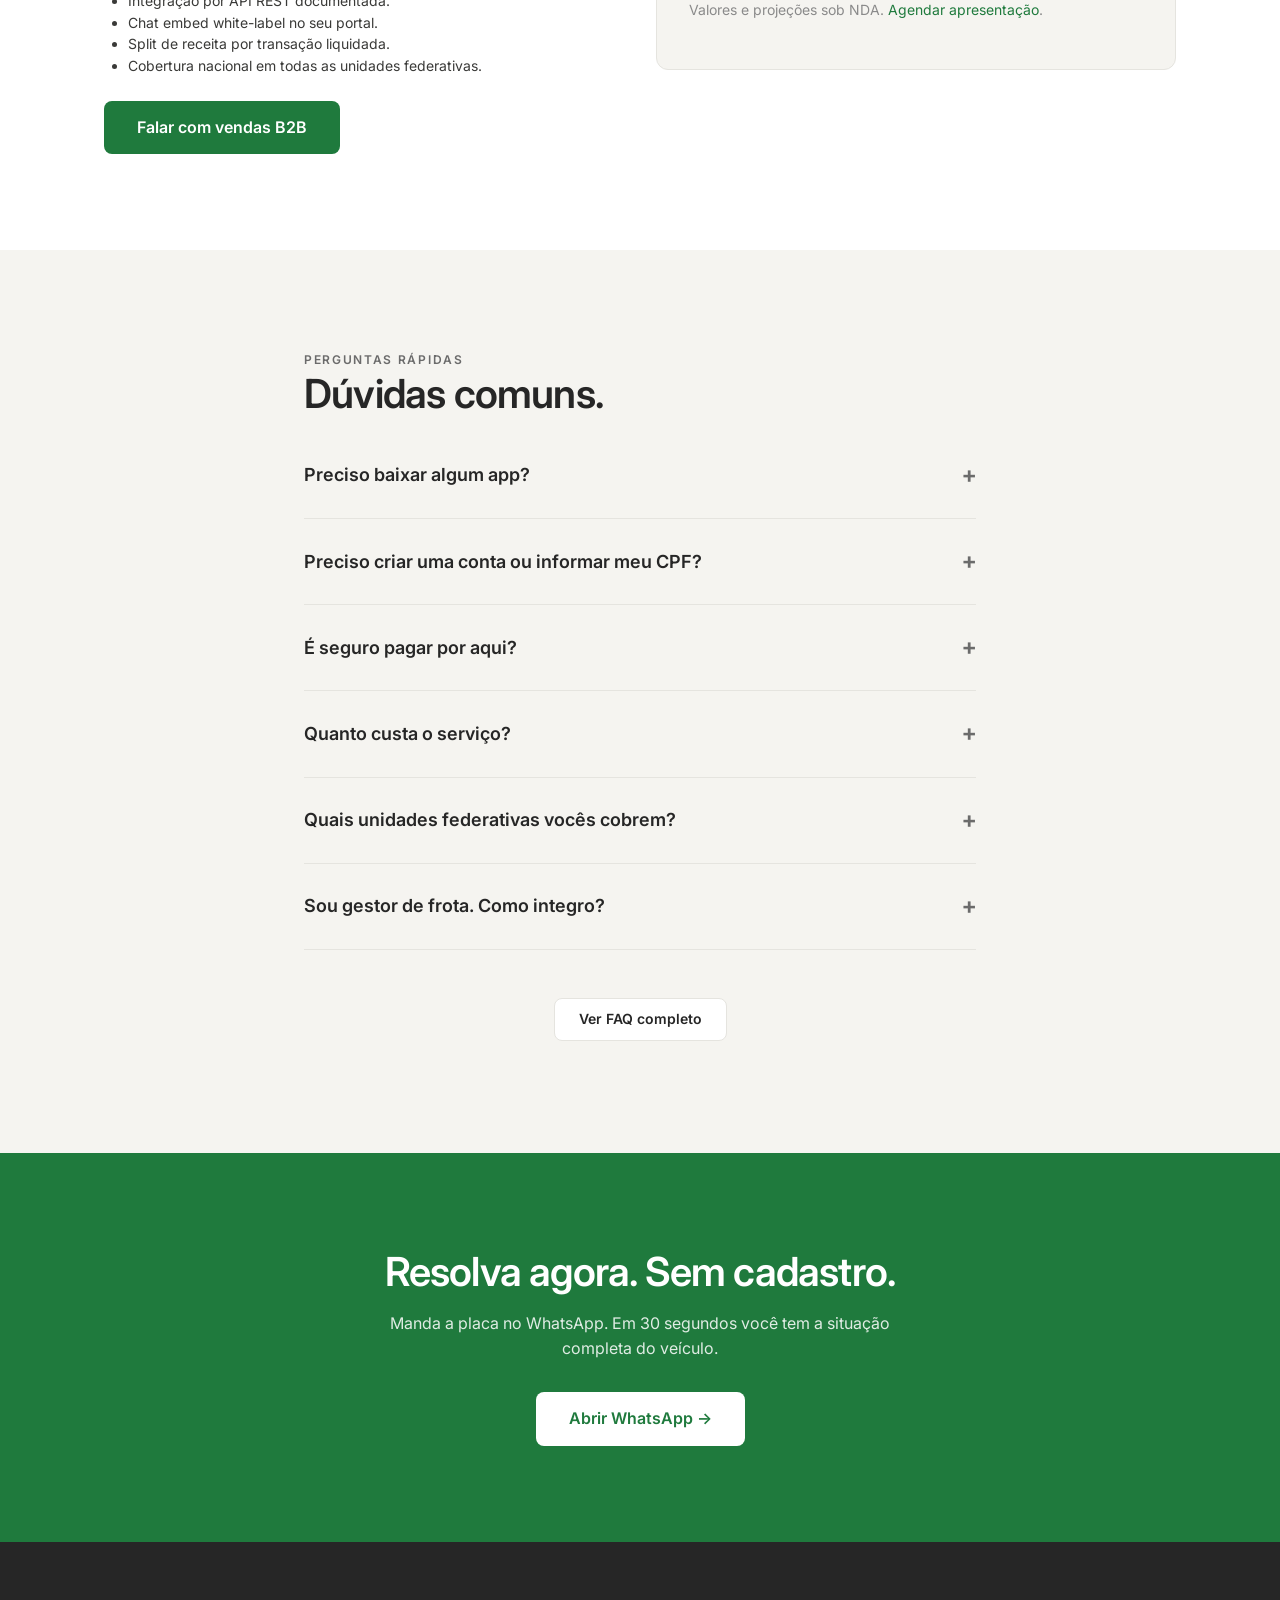
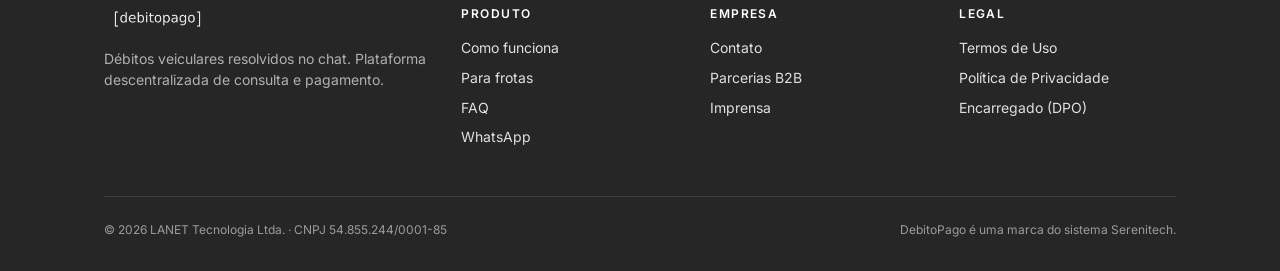
==== commit 8782254a: "fix: add oficial logo" ====
--- a/index.html
+++ b/index.html
@@ -297,7 +297,7 @@
     <div class="container">
       <div class="site-footer__grid">
         <div class="site-footer__fullmark">
-          <img src="assets/brand/fullmark-debitopago-white.svg" alt="DebitoPago">
+          <img src="assets/brand/fullmark-debitopago-color.svg" alt="DebitoPago">
           <p style="color:rgba(255,255,255,0.64); font-size:var(--fs-sm); margin:0;">
             Débitos veiculares resolvidos no chat. Plataforma descentralizada de consulta e pagamento.
           </p>
--- a/assets/css/styles.css
+++ b/assets/css/styles.css
@@ -94,6 +94,8 @@
   transition: color var(--dur) var(--ease);
 }
 .site-header__nav a:hover { color: var(--dp-verde); }
+.site-header__nav .btn--primary { background: #E8F3EC; color: var(--dp-verde); }
+.site-header__nav .btn--primary:hover { background: #d4eadb; }
 @media (max-width: 680px) {
   .site-header__nav a:not(.btn) { display: none; }
 }
